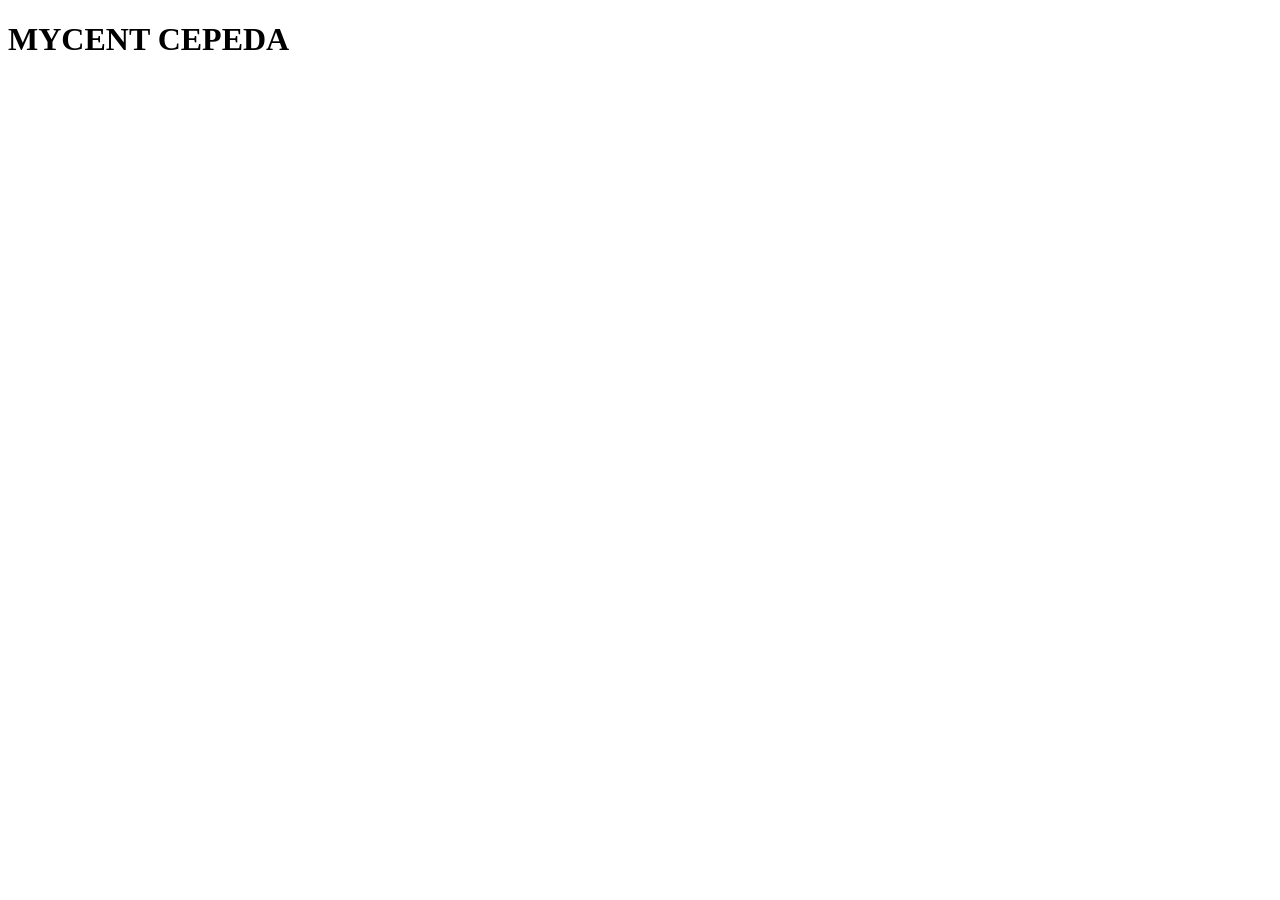
==== index.html @ ecee331c "Add files via upload" ====
<!DOCTYPE html>
<html lang="en">
<head>
    <meta charset="UTF-8">
    <meta name="viewport" content="width=device-width, initial-scale=1.0">
    <title>Document</title>
</head>
<body>
    <h1>MYCENT CEPEDA</h1>
</body>
</html>
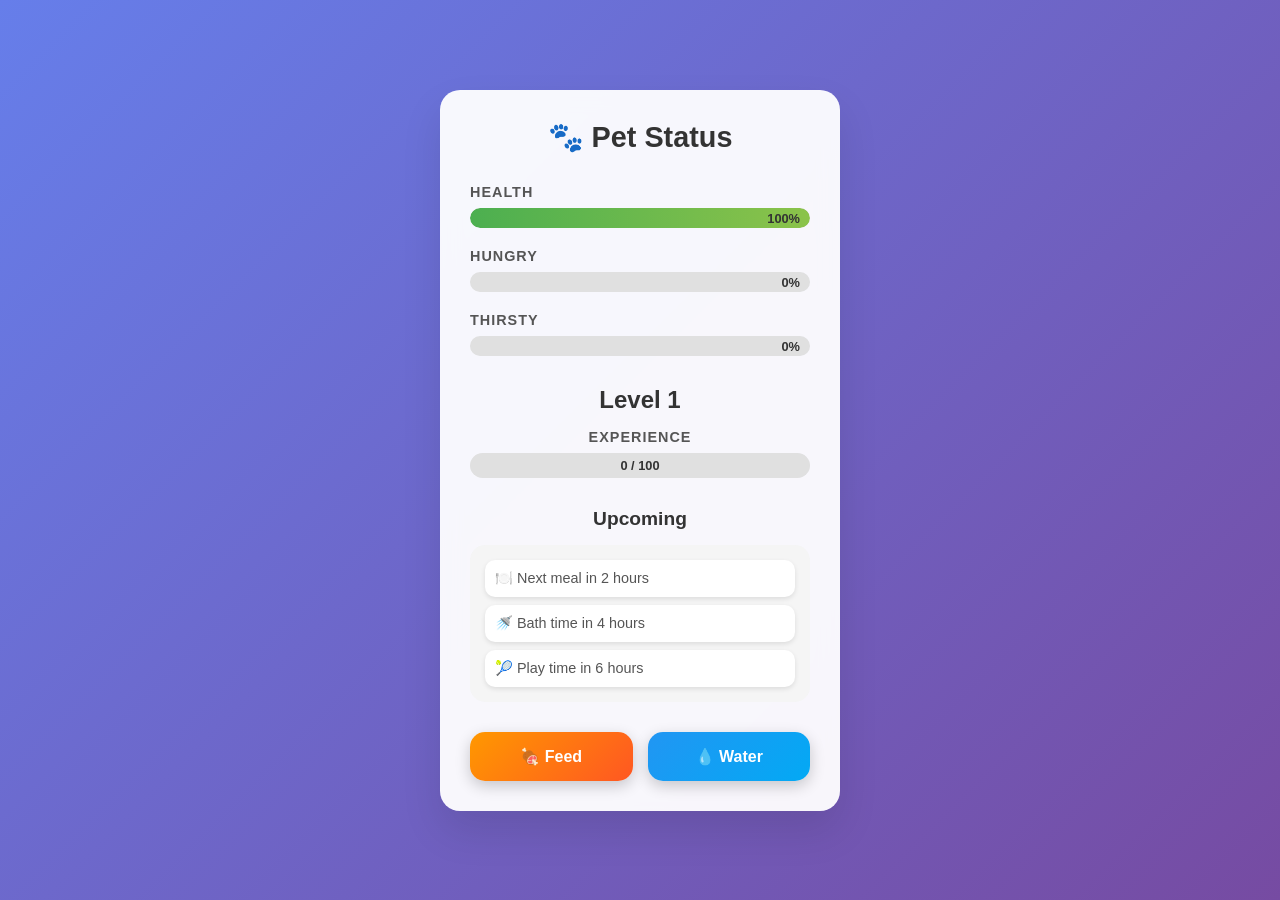
==== commit 77350349: "Create pet care status app with interactive UI and game mechanics Co-authored-by: myzcent04 <myzcent" ====
--- a/index.html
+++ b/index.html
@@ -3,9 +3,77 @@
 <head>
     <meta charset="UTF-8">
     <meta name="viewport" content="width=device-width, initial-scale=1.0">
-    <title>Document</title>
+    <title>Pet Care Status</title>
+    <link rel="stylesheet" href="style.css">
 </head>
 <body>
-    <h1>MYCENT CEPEDA</h1>
+    <div class="container">
+        <div class="pet-status">
+            <h1>🐾 Pet Status</h1>
+            
+            <!-- Status Bars -->
+            <div class="status-section">
+                <div class="status-item">
+                    <label>Health</label>
+                    <div class="status-bar">
+                        <div class="status-fill health-fill" id="health-bar"></div>
+                        <span class="status-text" id="health-text">100%</span>
+                    </div>
+                </div>
+                
+                <div class="status-item">
+                    <label>Hungry</label>
+                    <div class="status-bar">
+                        <div class="status-fill hungry-fill" id="hungry-bar"></div>
+                        <span class="status-text" id="hungry-text">0%</span>
+                    </div>
+                </div>
+                
+                <div class="status-item">
+                    <label>Thirsty</label>
+                    <div class="status-bar">
+                        <div class="status-fill thirsty-fill" id="thirsty-bar"></div>
+                        <span class="status-text" id="thirsty-text">0%</span>
+                    </div>
+                </div>
+            </div>
+
+            <!-- Level and Experience -->
+            <div class="level-section">
+                <div class="level-info">
+                    <h2>Level <span id="level">1</span></h2>
+                    <div class="exp-container">
+                        <label>Experience</label>
+                        <div class="exp-bar">
+                            <div class="exp-fill" id="exp-bar"></div>
+                            <span class="exp-text" id="exp-text">0 / 100</span>
+                        </div>
+                    </div>
+                </div>
+            </div>
+
+            <!-- Upcoming Events -->
+            <div class="upcoming-section">
+                <h3>Upcoming</h3>
+                <div class="upcoming-list" id="upcoming-list">
+                    <div class="upcoming-item">🍽️ Next meal in 2 hours</div>
+                    <div class="upcoming-item">🚿 Bath time in 4 hours</div>
+                    <div class="upcoming-item">🎾 Play time in 6 hours</div>
+                </div>
+            </div>
+
+            <!-- Action Buttons -->
+            <div class="actions-section">
+                <button class="action-btn feed-btn" id="feed-btn">
+                    🍖 Feed
+                </button>
+                <button class="action-btn water-btn" id="water-btn">
+                    💧 Water
+                </button>
+            </div>
+        </div>
+    </div>
+
+    <script src="script.js"></script>
 </body>
 </html>
--- a/style.css
+++ b/style.css
@@ -0,0 +1,255 @@
+* {
+    margin: 0;
+    padding: 0;
+    box-sizing: border-box;
+}
+
+body {
+    font-family: 'Arial', sans-serif;
+    background: linear-gradient(135deg, #667eea 0%, #764ba2 100%);
+    min-height: 100vh;
+    display: flex;
+    align-items: center;
+    justify-content: center;
+    padding: 20px;
+}
+
+.container {
+    width: 100%;
+    max-width: 400px;
+}
+
+.pet-status {
+    background: rgba(255, 255, 255, 0.95);
+    border-radius: 20px;
+    padding: 30px;
+    box-shadow: 0 20px 40px rgba(0, 0, 0, 0.1);
+    backdrop-filter: blur(10px);
+}
+
+.pet-status h1 {
+    text-align: center;
+    color: #333;
+    margin-bottom: 30px;
+    font-size: 1.8em;
+}
+
+/* Status Section */
+.status-section {
+    margin-bottom: 30px;
+}
+
+.status-item {
+    margin-bottom: 20px;
+}
+
+.status-item label {
+    display: block;
+    font-weight: bold;
+    color: #555;
+    margin-bottom: 8px;
+    font-size: 0.9em;
+    text-transform: uppercase;
+    letter-spacing: 1px;
+}
+
+.status-bar {
+    position: relative;
+    background: #e0e0e0;
+    border-radius: 15px;
+    height: 20px;
+    overflow: hidden;
+}
+
+.status-fill {
+    height: 100%;
+    border-radius: 15px;
+    transition: width 0.3s ease;
+    position: relative;
+}
+
+.health-fill {
+    background: linear-gradient(90deg, #4CAF50, #8BC34A);
+    width: 100%;
+}
+
+.hungry-fill {
+    background: linear-gradient(90deg, #FF9800, #FF5722);
+    width: 0%;
+}
+
+.thirsty-fill {
+    background: linear-gradient(90deg, #2196F3, #03A9F4);
+    width: 0%;
+}
+
+.status-text {
+    position: absolute;
+    top: 50%;
+    right: 10px;
+    transform: translateY(-50%);
+    font-size: 0.8em;
+    font-weight: bold;
+    color: #333;
+}
+
+/* Level Section */
+.level-section {
+    margin-bottom: 30px;
+    text-align: center;
+}
+
+.level-info h2 {
+    color: #333;
+    margin-bottom: 15px;
+    font-size: 1.5em;
+}
+
+.exp-container label {
+    display: block;
+    font-weight: bold;
+    color: #555;
+    margin-bottom: 8px;
+    font-size: 0.9em;
+    text-transform: uppercase;
+    letter-spacing: 1px;
+}
+
+.exp-bar {
+    position: relative;
+    background: #e0e0e0;
+    border-radius: 15px;
+    height: 25px;
+    overflow: hidden;
+}
+
+.exp-fill {
+    height: 100%;
+    background: linear-gradient(90deg, #9C27B0, #E91E63);
+    border-radius: 15px;
+    width: 0%;
+    transition: width 0.3s ease;
+}
+
+.exp-text {
+    position: absolute;
+    top: 50%;
+    left: 50%;
+    transform: translate(-50%, -50%);
+    font-size: 0.8em;
+    font-weight: bold;
+    color: #333;
+}
+
+/* Upcoming Section */
+.upcoming-section {
+    margin-bottom: 30px;
+}
+
+.upcoming-section h3 {
+    color: #333;
+    margin-bottom: 15px;
+    font-size: 1.2em;
+    text-align: center;
+}
+
+.upcoming-list {
+    background: #f5f5f5;
+    border-radius: 15px;
+    padding: 15px;
+}
+
+.upcoming-item {
+    padding: 10px;
+    margin-bottom: 8px;
+    background: white;
+    border-radius: 10px;
+    color: #555;
+    font-size: 0.9em;
+    box-shadow: 0 2px 5px rgba(0, 0, 0, 0.1);
+}
+
+.upcoming-item:last-child {
+    margin-bottom: 0;
+}
+
+/* Actions Section */
+.actions-section {
+    display: flex;
+    gap: 15px;
+}
+
+.action-btn {
+    flex: 1;
+    padding: 15px;
+    border: none;
+    border-radius: 15px;
+    font-size: 1em;
+    font-weight: bold;
+    cursor: pointer;
+    transition: all 0.3s ease;
+    box-shadow: 0 5px 15px rgba(0, 0, 0, 0.2);
+}
+
+.feed-btn {
+    background: linear-gradient(135deg, #FF9800, #FF5722);
+    color: white;
+}
+
+.feed-btn:hover {
+    transform: translateY(-2px);
+    box-shadow: 0 7px 20px rgba(255, 152, 0, 0.4);
+}
+
+.water-btn {
+    background: linear-gradient(135deg, #2196F3, #03A9F4);
+    color: white;
+}
+
+.water-btn:hover {
+    transform: translateY(-2px);
+    box-shadow: 0 7px 20px rgba(33, 150, 243, 0.4);
+}
+
+.action-btn:active {
+    transform: translateY(0);
+}
+
+/* Responsive Design */
+@media (max-width: 480px) {
+    .container {
+        padding: 10px;
+    }
+    
+    .pet-status {
+        padding: 20px;
+    }
+    
+    .actions-section {
+        flex-direction: column;
+    }
+}
+
+/* Animations */
+@keyframes pulse {
+    0% { transform: scale(1); }
+    50% { transform: scale(1.05); }
+    100% { transform: scale(1); }
+}
+
+.action-btn:active {
+    animation: pulse 0.2s ease;
+}
+
+/* Status indicators */
+.status-fill.low {
+    background: linear-gradient(90deg, #f44336, #ff5722) !important;
+}
+
+.status-fill.medium {
+    background: linear-gradient(90deg, #ff9800, #ffc107) !important;
+}
+
+.status-fill.high {
+    background: linear-gradient(90deg, #4caf50, #8bc34a) !important;
+}
